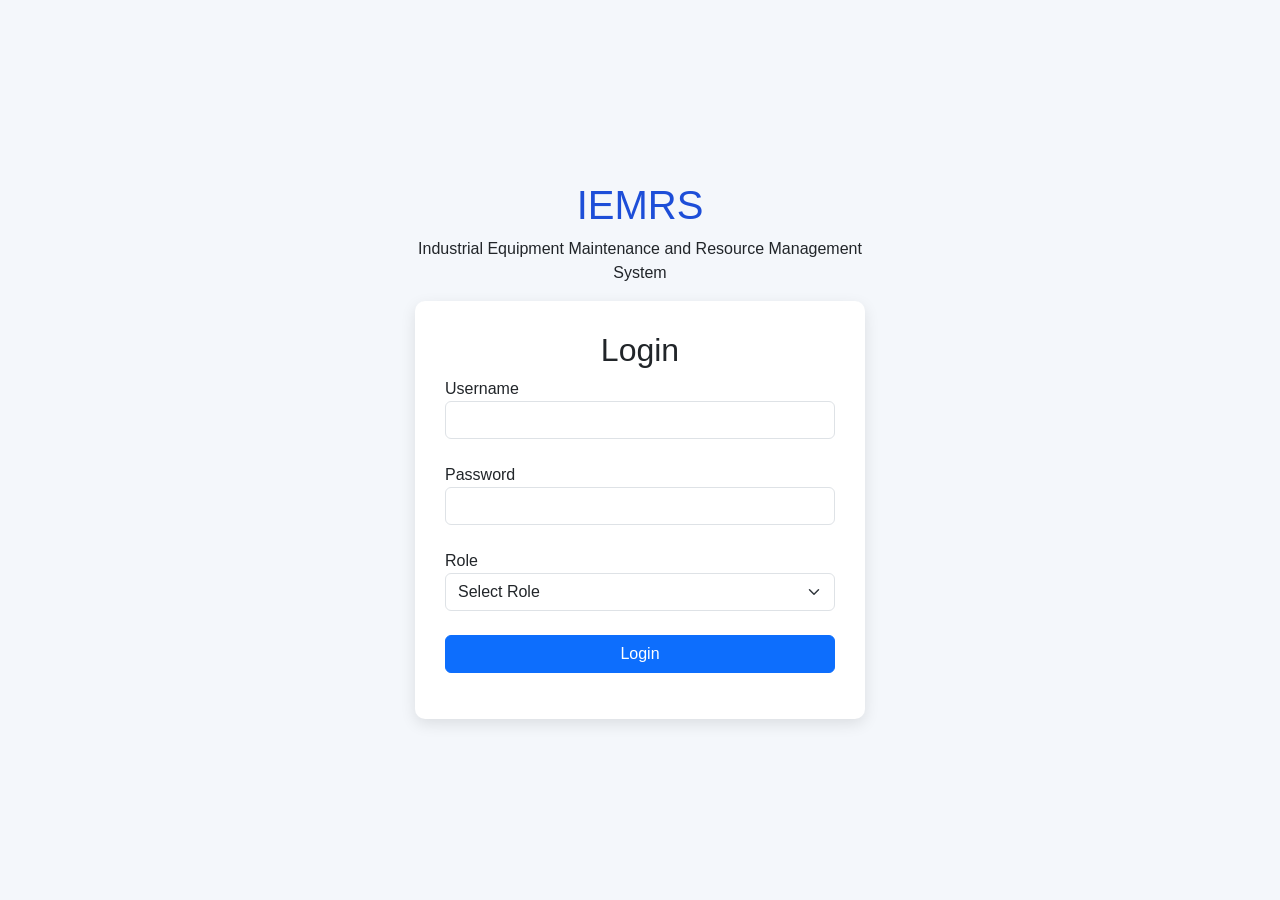
==== index.html @ c4bd908f "Create login and dashboard Pages" ====
<!DOCTYPE html>
<html>

<head>
    <title>IEMRS - Login</title>

    <link href="https://cdn.jsdelivr.net/npm/bootstrap@5.3.3/dist/css/bootstrap.min.css" rel="stylesheet">

    <link rel="stylesheet" href="css/style.css">
</head>

<body>

    <div class="login-page">

        <div class="login-container">

            <h1>IEMRS</h1>

            <p>Industrial Equipment Maintenance and Resource Management System</p>

            <div class="login-box">

                <h2>Login</h2>

                <form id="loginForm">

                    <label for="username">Username</label>
                    <input type="text" id="username" class="form-control">

                    <br>

                    <label for="password">Password</label>
                    <input type="password" id="password" class="form-control">

                    <br>

                    <label for="role">Role</label>
                    <select id="role" class="form-select">
                        <option value="">Select Role</option>
                        <option value="admin">Administrator</option>
                        <option value="technician">Technician</option>
                        <option value="operator">Operator</option>
                    </select>

                    <br>

                    <button type="submit" class="btn btn-primary w-100">
                        Login
                    </button>

                    <p id="loginMessage"></p>

                </form>

            </div>

        </div>

    </div>

    <script src="js/app.js"></script>

</body>

</html>
---- css/style.css ----
body {
    font-family: Arial, sans-serif;
    background-color: #f4f7fb;
}

.login-page {
    min-height: 100vh;
    display: flex;
    justify-content: center;
    align-items: center;
}

.login-container {
    width: 450px;
    text-align: center;
}

.login-container h1 {
    color: #1d4ed8;
}

.login-box {
    background-color: white;
    padding: 30px;
    border-radius: 10px;
    box-shadow: 0 5px 15px rgba(0, 0, 0, 0.1);
    text-align: left;
}

.login-box h2 {
    text-align: center;
}

#loginMessage {
    text-align: center;
    margin-top: 15px;
}

/* Dashboard */

.dashboard {
    display: flex;
    min-height: 100vh;
}

.sidebar {
    width: 230px;
    background-color: #1e293b;
    padding: 20px;
    color: white;
}

.sidebar h2 {
    margin-bottom: 30px;
}

.sidebar a {
    display: block;
    color: white;
    text-decoration: none;
    padding: 10px;
    margin-bottom: 5px;
    border-radius: 5px;
}

.sidebar a:hover {
    background-color: #334155;
}

.sidebar .logout {
    margin-top: 30px;
    background-color: #dc2626;
}

.main-content {
    flex: 1;
    background-color: #f4f7fb;
}

.topbar {
    background-color: white;
    padding: 20px;
    margin-bottom: 25px;
    display: flex;
    justify-content: space-between;
}

.dashboard-card {
    background-color: white;
    padding: 20px;
    border-radius: 8px;
    box-shadow: 0 3px 10px rgba(0, 0, 0, 0.08);
}

.dashboard-card h5 {
    color: #6b7280;
}

.dashboard-card h2 {
    color: #1d4ed8;
}

.dashboard-section {
    background-color: white;
    padding: 20px;
    border-radius: 8px;
    box-shadow: 0 3px 10px rgba(0, 0, 0, 0.08);
}
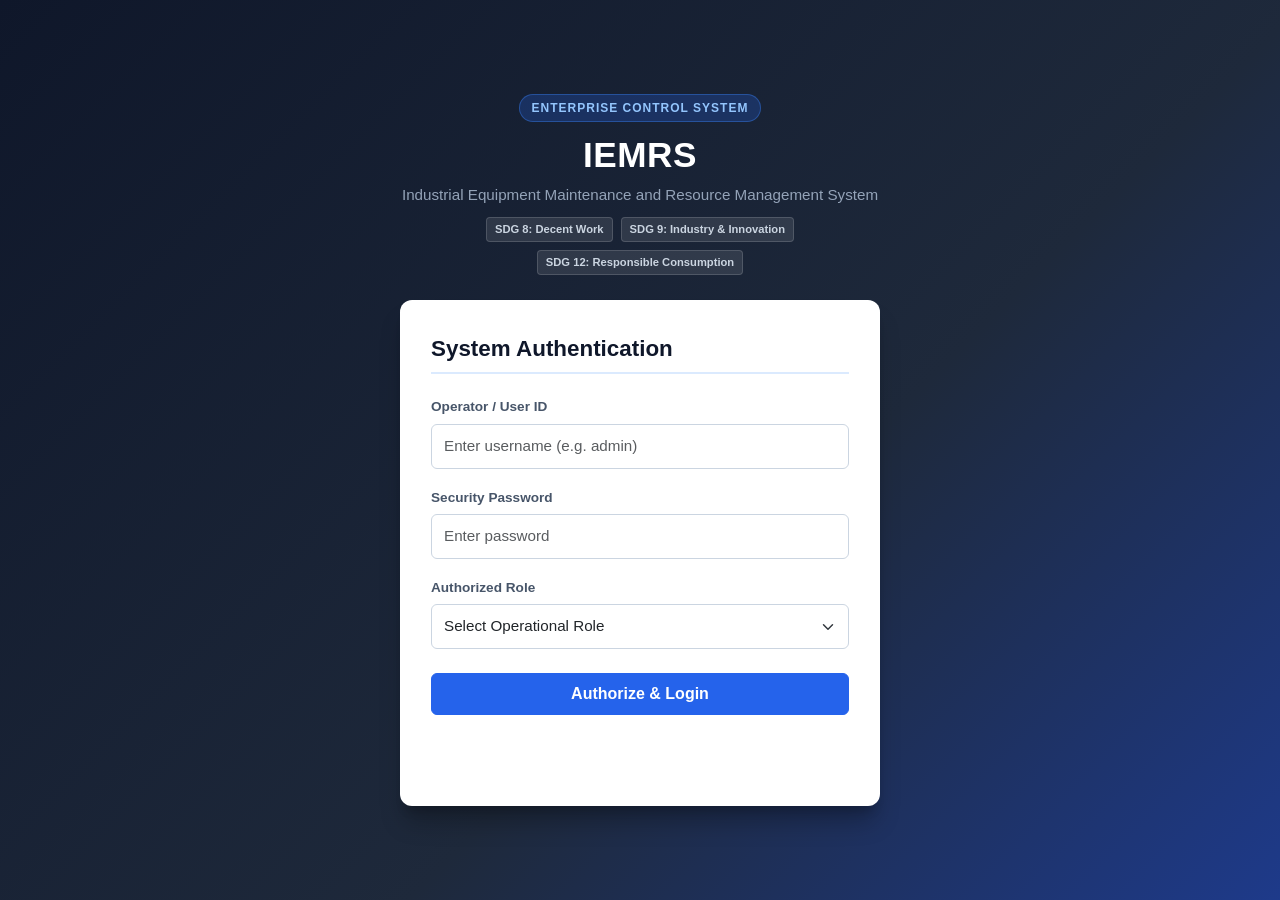
==== commit 52ec3526: "Complete V2 frontend" ====
--- a/index.html
+++ b/index.html
@@ -1,11 +1,13 @@
 <!DOCTYPE html>
-<html>
+<html lang="en">
 
 <head>
-    <title>IEMRS - Login</title>
-
+    <meta charset="UTF-8">
+    <meta name="viewport" content="width=device-width, initial-scale=1.0">
+    <title>IEMRS - Industrial Equipment Maintenance & Resource Management System</title>
+    <!-- Bootstrap 5 CSS -->
     <link href="https://cdn.jsdelivr.net/npm/bootstrap@5.3.3/dist/css/bootstrap.min.css" rel="stylesheet">
-
+    <!-- Custom Stylesheet -->
     <link rel="stylesheet" href="css/style.css">
 </head>
 
@@ -15,38 +17,45 @@
 
         <div class="login-container">
 
-            <h1>IEMRS</h1>
-
-            <p>Industrial Equipment Maintenance and Resource Management System</p>
+            <div class="login-header">
+                <span class="system-badge">Enterprise Control System</span>
+                <h1>IEMRS</h1>
+                <p>Industrial Equipment Maintenance and Resource Management System</p>
+                <div class="sdg-badges">
+                    <span class="sdg-tag">SDG 8: Decent Work</span>
+                    <span class="sdg-tag">SDG 9: Industry & Innovation</span>
+                    <span class="sdg-tag">SDG 12: Responsible Consumption</span>
+                </div>
+            </div>
 
             <div class="login-box">
 
-                <h2>Login</h2>
+                <h2>System Authentication</h2>
 
                 <form id="loginForm">
 
-                    <label for="username">Username</label>
-                    <input type="text" id="username" class="form-control">
+                    <div class="mb-3">
+                        <label for="username" class="form-label">Operator / User ID</label>
+                        <input type="text" id="username" class="form-control" placeholder="Enter username (e.g. admin)">
+                    </div>
 
-                    <br>
+                    <div class="mb-3">
+                        <label for="password" class="form-label">Security Password</label>
+                        <input type="password" id="password" class="form-control" placeholder="Enter password">
+                    </div>
 
-                    <label for="password">Password</label>
-                    <input type="password" id="password" class="form-control">
+                    <div class="mb-4">
+                        <label for="role" class="form-label">Authorized Role</label>
+                        <select id="role" class="form-select">
+                            <option value="">Select Operational Role</option>
+                            <option value="Administrator">Administrator</option>
+                            <option value="Technician">Technician</option>
+                            <option value="Operator">Operator</option>
+                        </select>
+                    </div>
 
-                    <br>
-
-                    <label for="role">Role</label>
-                    <select id="role" class="form-select">
-                        <option value="">Select Role</option>
-                        <option value="admin">Administrator</option>
-                        <option value="technician">Technician</option>
-                        <option value="operator">Operator</option>
-                    </select>
-
-                    <br>
-
-                    <button type="submit" class="btn btn-primary w-100">
-                        Login
+                    <button type="submit" class="btn btn-primary w-100 py-2">
+                        Authorize & Login
                     </button>
 
                     <p id="loginMessage"></p>
@@ -59,6 +68,9 @@
 
     </div>
 
+    <!-- Bootstrap Bundle JS -->
+    <script src="https://cdn.jsdelivr.net/npm/bootstrap@5.3.3/dist/js/bootstrap.bundle.min.js"></script>
+    <!-- Login Logic -->
     <script src="js/app.js"></script>
 
 </body>
--- a/css/style.css
+++ b/css/style.css
@@ -1,108 +1,857 @@
+/* ==========================================================================
+   IEMRS - Industrial Equipment Maintenance and Resource Management System
+   Modern Industrial Control Dashboard Stylesheet
+   ========================================================================== */
+
+:root {
+    --primary-navy: #0f172a;
+    --sidebar-navy: #1e293b;
+    --sidebar-hover: #334155;
+    --primary-blue: #2563eb;
+    --secondary-blue: #1d4ed8;
+    --accent-blue: #dbeafe;
+    --accent-cyan: #0284c7;
+    --page-bg: #eef3f8;
+    --card-bg: #ffffff;
+    --card-border: #e2e8f0;
+    --text-primary: #0f172a;
+    --text-muted: #64748b;
+    --text-secondary: #475569;
+    --success: #16a34a;
+    --success-bg: #dcfce7;
+    --warning: #f59e0b;
+    --warning-bg: #fef3c7;
+    --danger: #dc2626;
+    --danger-bg: #fee2e2;
+    --info: #0284c7;
+    --info-bg: #e0f2fe;
+}
+
+* {
+    box-sizing: border-box;
+    margin: 0;
+    padding: 0;
+}
+
 body {
-    font-family: Arial, sans-serif;
-    background-color: #f4f7fb;
-}
+    font-family: -apple-system, BlinkMacSystemFont, "Segoe UI", Roboto, "Helvetica Neue", Arial, sans-serif;
+    background-color: var(--page-bg);
+    color: var(--text-primary);
+    line-height: 1.5;
+    min-height: 100vh;
+}
+
+/* ==========================================================================
+   Login Page Styles
+   ========================================================================== */
 
 .login-page {
     min-height: 100vh;
     display: flex;
     justify-content: center;
     align-items: center;
+    background: linear-gradient(135deg, #0f172a 0%, #1e293b 60%, #1e3a8a 100%);
+    padding: 20px;
 }
 
 .login-container {
-    width: 450px;
+    width: 100%;
+    max-width: 480px;
+}
+
+.login-header {
     text-align: center;
-}
-
-.login-container h1 {
-    color: #1d4ed8;
+    margin-bottom: 25px;
+    color: #ffffff;
+}
+
+.login-header .system-badge {
+    display: inline-block;
+    background-color: rgba(37, 99, 235, 0.25);
+    border: 1px solid rgba(59, 130, 246, 0.4);
+    color: #93c5fd;
+    font-size: 0.75rem;
+    font-weight: 600;
+    letter-spacing: 1px;
+    text-transform: uppercase;
+    padding: 4px 12px;
+    border-radius: 20px;
+    margin-bottom: 12px;
+}
+
+.login-header h1 {
+    font-size: 2.2rem;
+    font-weight: 800;
+    letter-spacing: 0.5px;
+    color: #ffffff;
+    margin-bottom: 8px;
+}
+
+.login-header p {
+    color: #94a3b8;
+    font-size: 0.95rem;
+    margin-bottom: 0;
+}
+
+.sdg-badges {
+    display: flex;
+    justify-content: center;
+    gap: 8px;
+    margin-top: 10px;
+    flex-wrap: wrap;
+}
+
+.sdg-tag {
+    font-size: 0.7rem;
+    padding: 3px 8px;
+    border-radius: 4px;
+    font-weight: 600;
+    background-color: rgba(255, 255, 255, 0.1);
+    color: #cbd5e1;
+    border: 1px solid rgba(255, 255, 255, 0.15);
 }
 
 .login-box {
-    background-color: white;
-    padding: 30px;
-    border-radius: 10px;
-    box-shadow: 0 5px 15px rgba(0, 0, 0, 0.1);
-    text-align: left;
+    background-color: var(--card-bg);
+    padding: 35px 30px;
+    border-radius: 12px;
+    box-shadow: 0 20px 25px -5px rgba(0, 0, 0, 0.25), 0 10px 10px -5px rgba(0, 0, 0, 0.15);
+    border: 1px solid rgba(255, 255, 255, 0.1);
 }
 
 .login-box h2 {
-    text-align: center;
+    font-size: 1.4rem;
+    font-weight: 700;
+    color: var(--primary-navy);
+    margin-bottom: 20px;
+    padding-bottom: 10px;
+    border-bottom: 2px solid var(--accent-blue);
+}
+
+.login-box .form-label {
+    font-weight: 600;
+    font-size: 0.85rem;
+    color: var(--text-secondary);
+    margin-bottom: 6px;
+}
+
+.login-box .form-control,
+.login-box .form-select {
+    border: 1px solid #cbd5e1;
+    padding: 10px 12px;
+    font-size: 0.95rem;
+    border-radius: 6px;
+    transition: border-color 0.2s, box-shadow 0.2s;
+}
+
+.login-box .form-control:focus,
+.login-box .form-select:focus {
+    border-color: var(--primary-blue);
+    box-shadow: 0 0 0 3px rgba(37, 99, 235, 0.15);
 }
 
 #loginMessage {
+    min-height: 24px;
+    font-size: 0.9rem;
+    font-weight: 600;
     text-align: center;
     margin-top: 15px;
 }
 
-/* Dashboard */
+/* ==========================================================================
+   Global Application Shell Layout
+   ========================================================================== */
 
 .dashboard {
     display: flex;
     min-height: 100vh;
-}
-
+    width: 100%;
+}
+
+/* Sidebar */
 .sidebar {
-    width: 230px;
-    background-color: #1e293b;
-    padding: 20px;
-    color: white;
-}
-
-.sidebar h2 {
-    margin-bottom: 30px;
+    width: 250px;
+    min-width: 250px;
+    background-color: var(--sidebar-navy);
+    display: flex;
+    flex-direction: column;
+    color: #ffffff;
+    z-index: 100;
+    box-shadow: 2px 0 10px rgba(0, 0, 0, 0.1);
+}
+
+.sidebar-brand {
+    padding: 24px 20px;
+    border-bottom: 1px solid rgba(255, 255, 255, 0.08);
+}
+
+.sidebar-brand h2 {
+    font-size: 1.5rem;
+    font-weight: 800;
+    letter-spacing: 1px;
+    color: #ffffff;
+    margin: 0;
+    display: flex;
+    align-items: center;
+    gap: 8px;
+}
+
+.sidebar-brand .brand-sub {
+    font-size: 0.72rem;
+    color: #94a3b8;
+    text-transform: uppercase;
+    letter-spacing: 0.8px;
+    margin-top: 4px;
+    display: block;
+}
+
+.sidebar-nav {
+    flex: 1;
+    padding: 16px 12px;
+    overflow-y: auto;
 }
 
 .sidebar a {
-    display: block;
-    color: white;
+    display: flex;
+    align-items: center;
+    color: #cbd5e1;
     text-decoration: none;
-    padding: 10px;
-    margin-bottom: 5px;
-    border-radius: 5px;
+    padding: 11px 16px;
+    margin-bottom: 6px;
+    border-radius: 7px;
+    font-size: 0.92rem;
+    font-weight: 500;
+    transition: background-color 0.15s ease, color 0.15s ease;
 }
 
 .sidebar a:hover {
-    background-color: #334155;
-}
-
-.sidebar .logout {
-    margin-top: 30px;
-    background-color: #dc2626;
-}
-
+    background-color: var(--sidebar-hover);
+    color: #ffffff;
+}
+
+.sidebar a.active {
+    background-color: var(--primary-blue);
+    color: #ffffff;
+    font-weight: 600;
+    box-shadow: 0 4px 10px rgba(37, 99, 235, 0.35);
+}
+
+.sidebar-footer {
+    padding: 16px 12px;
+    border-top: 1px solid rgba(255, 255, 255, 0.08);
+}
+
+.sidebar a.logout {
+    background-color: rgba(220, 38, 38, 0.15);
+    color: #fca5a5;
+    border: 1px solid rgba(220, 38, 38, 0.3);
+    margin-top: 0;
+    justify-content: center;
+    font-weight: 600;
+}
+
+.sidebar a.logout:hover {
+    background-color: var(--danger);
+    color: #ffffff;
+    border-color: var(--danger);
+}
+
+/* Main Content Area */
 .main-content {
     flex: 1;
-    background-color: #f4f7fb;
-}
-
+    background-color: var(--page-bg);
+    display: flex;
+    flex-direction: column;
+    min-width: 0;
+    overflow-x: hidden;
+}
+
+/* Topbar */
 .topbar {
-    background-color: white;
-    padding: 20px;
+    background-color: #ffffff;
+    padding: 16px 30px;
+    border-bottom: 1px solid var(--card-border);
+    display: flex;
+    justify-content: space-between;
+    align-items: center;
+    box-shadow: 0 1px 3px rgba(0, 0, 0, 0.04);
+}
+
+.topbar-left h3 {
+    font-size: 1.35rem;
+    font-weight: 700;
+    color: var(--primary-navy);
+    margin: 0;
+}
+
+.topbar-left .topbar-subtitle {
+    font-size: 0.8rem;
+    color: var(--text-muted);
+    margin: 0;
+}
+
+.topbar-right {
+    display: flex;
+    align-items: center;
+    gap: 15px;
+}
+
+.role-badge {
+    background-color: var(--accent-blue);
+    color: var(--secondary-blue);
+    padding: 6px 14px;
+    border-radius: 20px;
+    font-size: 0.82rem;
+    font-weight: 700;
+    letter-spacing: 0.3px;
+    border: 1px solid #bfdbfe;
+    display: inline-flex;
+    align-items: center;
+    gap: 6px;
+}
+
+.status-indicator-dot {
+    width: 8px;
+    height: 8px;
+    border-radius: 50%;
+    background-color: var(--success);
+    display: inline-block;
+}
+
+/* Page Content Container */
+.page-container {
+    padding: 25px 30px 40px;
+    flex: 1;
+}
+
+/* ==========================================================================
+   Dashboard Cards & Metric Displays
+   ========================================================================== */
+
+.dashboard-card {
+    background-color: var(--card-bg);
+    padding: 22px 20px;
+    border-radius: 10px;
+    box-shadow: 0 2px 6px rgba(15, 23, 42, 0.05);
+    border: 1px solid var(--card-border);
+    border-left: 4px solid var(--primary-blue);
+    transition: transform 0.15s ease, box-shadow 0.15s ease;
+    height: 100%;
+}
+
+.dashboard-card:hover {
+    transform: translateY(-2px);
+    box-shadow: 0 6px 14px rgba(15, 23, 42, 0.08);
+}
+
+.dashboard-card.card-blue {
+    border-left-color: var(--primary-blue);
+}
+
+.dashboard-card.card-green {
+    border-left-color: var(--success);
+}
+
+.dashboard-card.card-amber {
+    border-left-color: var(--warning);
+}
+
+.dashboard-card.card-red {
+    border-left-color: var(--danger);
+}
+
+.dashboard-card.card-purple {
+    border-left-color: #8b5cf6;
+}
+
+.dashboard-card h5 {
+    color: var(--text-muted);
+    font-size: 0.82rem;
+    font-weight: 700;
+    text-transform: uppercase;
+    letter-spacing: 0.6px;
+    margin-bottom: 8px;
+}
+
+.dashboard-card h2 {
+    color: var(--primary-navy);
+    font-size: 2.2rem;
+    font-weight: 800;
+    line-height: 1.1;
+    margin-bottom: 4px;
+}
+
+.dashboard-card .card-hint {
+    font-size: 0.78rem;
+    color: var(--text-muted);
+    display: block;
+}
+
+/* Sections / Panels */
+.dashboard-section {
+    background-color: var(--card-bg);
+    padding: 24px;
+    border-radius: 10px;
+    box-shadow: 0 2px 6px rgba(15, 23, 42, 0.05);
+    border: 1px solid var(--card-border);
+    margin-bottom: 24px;
+}
+
+.section-header {
+    display: flex;
+    justify-content: space-between;
+    align-items: center;
+    margin-bottom: 20px;
+    padding-bottom: 12px;
+    border-bottom: 1px solid #f1f5f9;
+}
+
+.section-header h4 {
+    font-size: 1.15rem;
+    font-weight: 700;
+    color: var(--primary-navy);
+    margin: 0;
+}
+
+/* Control Center Quick Actions Banner */
+.control-banner {
+    background: linear-gradient(135deg, #1e293b 0%, #0f172a 100%);
+    color: #ffffff;
+    padding: 20px 24px;
+    border-radius: 10px;
     margin-bottom: 25px;
     display: flex;
     justify-content: space-between;
-}
-
-.dashboard-card {
-    background-color: white;
-    padding: 20px;
+    align-items: center;
+    border-left: 5px solid #38bdf8;
+    box-shadow: 0 4px 10px rgba(0, 0, 0, 0.08);
+}
+
+.control-banner h4 {
+    font-size: 1.25rem;
+    font-weight: 700;
+    margin-bottom: 4px;
+    color: #ffffff;
+}
+
+.control-banner p {
+    font-size: 0.88rem;
+    color: #94a3b8;
+    margin: 0;
+}
+
+/* ==========================================================================
+   Table & Grid Styles
+   ========================================================================== */
+
+.table-responsive {
+    margin-bottom: 0;
+}
+
+.table {
+    color: var(--text-primary);
+    margin-bottom: 0;
+    vertical-align: middle;
+}
+
+.table thead th {
+    background-color: #f8fafc;
+    color: var(--text-secondary);
+    font-size: 0.78rem;
+    font-weight: 700;
+    text-transform: uppercase;
+    letter-spacing: 0.6px;
+    border-bottom: 2px solid #e2e8f0;
+    padding: 12px 14px;
+    white-space: nowrap;
+}
+
+.table tbody td {
+    padding: 14px;
+    font-size: 0.9rem;
+    border-bottom: 1px solid #f1f5f9;
+}
+
+.table tbody tr:hover {
+    background-color: #f8fafc;
+}
+
+/* ==========================================================================
+   Badges & Tags
+   ========================================================================== */
+
+.badge-status {
+    display: inline-block;
+    padding: 4px 10px;
+    border-radius: 20px;
+    font-size: 0.75rem;
+    font-weight: 700;
+    letter-spacing: 0.2px;
+    text-transform: capitalize;
+}
+
+/* Operational / In Stock / Completed / Available / Low Priority */
+.badge-operational,
+.badge-available,
+.badge-completed,
+.badge-low {
+    background-color: var(--success-bg);
+    color: #166534;
+    border: 1px solid #bbf7d0;
+}
+
+/* Maintenance / Busy / Medium Priority / In Progress */
+.badge-maintenance,
+.badge-busy,
+.badge-in-progress,
+.badge-medium,
+.badge-assigned {
+    background-color: var(--warning-bg);
+    color: #92400e;
+    border: 1px solid #fde68a;
+}
+
+/* Faulty / Low Stock / High Priority / Unavailable / Cancelled */
+.badge-faulty,
+.badge-low-stock,
+.badge-high,
+.badge-unavailable,
+.badge-cancelled {
+    background-color: var(--danger-bg);
+    color: #991b1b;
+    border: 1px solid #fecaca;
+}
+
+/* Scheduled / Open / Info */
+.badge-scheduled,
+.badge-open {
+    background-color: var(--info-bg);
+    color: #0369a1;
+    border: 1px solid #bae6fd;
+}
+
+/* Preventive / Corrective */
+.badge-preventive {
+    background-color: #ede9fe;
+    color: #5b21b6;
+    border: 1px solid #ddd6fe;
+}
+
+.badge-corrective {
+    background-color: #ffedd5;
+    color: #9a3412;
+    border: 1px solid #fed7aa;
+}
+
+/* ==========================================================================
+   Action Buttons & Toolbar
+   ========================================================================== */
+
+.action-toolbar {
+    background-color: #ffffff;
+    padding: 16px 20px;
     border-radius: 8px;
-    box-shadow: 0 3px 10px rgba(0, 0, 0, 0.08);
-}
-
-.dashboard-card h5 {
-    color: #6b7280;
-}
-
-.dashboard-card h2 {
-    color: #1d4ed8;
-}
-
-.dashboard-section {
-    background-color: white;
-    padding: 20px;
+    border: 1px solid var(--card-border);
+    margin-bottom: 20px;
+    display: flex;
+    justify-content: space-between;
+    align-items: center;
+    gap: 15px;
+    flex-wrap: wrap;
+}
+
+.search-filter-group {
+    display: flex;
+    align-items: center;
+    gap: 12px;
+    flex: 1;
+    max-width: 600px;
+}
+
+.search-input {
+    border: 1px solid #cbd5e1;
+    border-radius: 6px;
+    padding: 8px 14px;
+    font-size: 0.9rem;
+    width: 100%;
+}
+
+.search-input:focus {
+    border-color: var(--primary-blue);
+    outline: none;
+    box-shadow: 0 0 0 3px rgba(37, 99, 235, 0.15);
+}
+
+.filter-select {
+    border: 1px solid #cbd5e1;
+    border-radius: 6px;
+    padding: 8px 12px;
+    font-size: 0.9rem;
+    min-width: 160px;
+    background-color: #ffffff;
+}
+
+.btn-action-group {
+    display: flex;
+    gap: 6px;
+}
+
+.btn-action-edit {
+    background-color: #eff6ff;
+    color: var(--primary-blue);
+    border: 1px solid #bfdbfe;
+    padding: 4px 10px;
+    border-radius: 5px;
+    font-size: 0.8rem;
+    font-weight: 600;
+    cursor: pointer;
+    transition: all 0.15s ease;
+}
+
+.btn-action-edit:hover {
+    background-color: var(--primary-blue);
+    color: #ffffff;
+    border-color: var(--primary-blue);
+}
+
+.btn-action-delete {
+    background-color: #fef2f2;
+    color: var(--danger);
+    border: 1px solid #fecaca;
+    padding: 4px 10px;
+    border-radius: 5px;
+    font-size: 0.8rem;
+    font-weight: 600;
+    cursor: pointer;
+    transition: all 0.15s ease;
+}
+
+.btn-action-delete:hover {
+    background-color: var(--danger);
+    color: #ffffff;
+    border-color: var(--danger);
+}
+
+/* Primary Button */
+.btn-primary {
+    background-color: var(--primary-blue);
+    border-color: var(--primary-blue);
+    font-weight: 600;
+    padding: 8px 16px;
+    border-radius: 6px;
+    transition: background-color 0.15s ease, box-shadow 0.15s ease;
+}
+
+.btn-primary:hover {
+    background-color: var(--secondary-blue);
+    border-color: var(--secondary-blue);
+    box-shadow: 0 2px 6px rgba(37, 99, 235, 0.35);
+}
+
+/* ==========================================================================
+   Empty States
+   ========================================================================== */
+
+.empty-state {
+    text-align: center;
+    padding: 45px 20px;
+    color: var(--text-muted);
+}
+
+.empty-state-icon {
+    font-size: 2.5rem;
+    margin-bottom: 12px;
+    opacity: 0.6;
+}
+
+.empty-state h5 {
+    font-size: 1.1rem;
+    font-weight: 700;
+    color: var(--text-secondary);
+    margin-bottom: 6px;
+}
+
+.empty-state p {
+    font-size: 0.88rem;
+    margin-bottom: 0;
+}
+
+/* ==========================================================================
+   Alert / Toast Feedback System
+   ========================================================================== */
+
+#alertContainer {
+    position: fixed;
+    top: 20px;
+    right: 25px;
+    z-index: 1055;
+    min-width: 300px;
+    max-width: 420px;
+}
+
+.custom-alert {
+    padding: 12px 18px;
     border-radius: 8px;
-    box-shadow: 0 3px 10px rgba(0, 0, 0, 0.08);
+    font-size: 0.9rem;
+    font-weight: 600;
+    margin-bottom: 10px;
+    box-shadow: 0 4px 12px rgba(0, 0, 0, 0.12);
+    display: flex;
+    justify-content: space-between;
+    align-items: center;
+    animation: slideInRight 0.25s ease-out;
+}
+
+@keyframes slideInRight {
+    from {
+        opacity: 0;
+        transform: translateX(30px);
+    }
+    to {
+        opacity: 1;
+        transform: translateX(0);
+    }
+}
+
+.custom-alert-success {
+    background-color: #f0fdf4;
+    color: #15803d;
+    border: 1px solid #bbf7d0;
+}
+
+.custom-alert-danger {
+    background-color: #fef2f2;
+    color: #b91c1c;
+    border: 1px solid #fecaca;
+}
+
+.custom-alert-info {
+    background-color: #f0f9ff;
+    color: #0369a1;
+    border: 1px solid #bae6fd;
+}
+
+/* ==========================================================================
+   Analytics & Progress Bars
+   ========================================================================== */
+
+.progress-track {
+    background-color: #e2e8f0;
+    border-radius: 8px;
+    height: 12px;
+    overflow: hidden;
+    margin-top: 6px;
+    margin-bottom: 12px;
+}
+
+.progress-fill {
+    height: 100%;
+    border-radius: 8px;
+    transition: width 0.4s ease;
+}
+
+.progress-fill-green {
+    background-color: var(--success);
+}
+
+.progress-fill-amber {
+    background-color: var(--warning);
+}
+
+.progress-fill-red {
+    background-color: var(--danger);
+}
+
+.progress-fill-blue {
+    background-color: var(--primary-blue);
+}
+
+.progress-fill-purple {
+    background-color: #8b5cf6;
+}
+
+.progress-label-row {
+    display: flex;
+    justify-content: space-between;
+    font-size: 0.85rem;
+    font-weight: 600;
+    color: var(--text-secondary);
+}
+
+/* ==========================================================================
+   Modals
+   ========================================================================== */
+
+.modal-content {
+    border-radius: 10px;
+    border: 1px solid var(--card-border);
+    box-shadow: 0 10px 25px rgba(0, 0, 0, 0.15);
+}
+
+.modal-header {
+    background-color: #f8fafc;
+    border-bottom: 1px solid var(--card-border);
+    padding: 16px 20px;
+}
+
+.modal-header .modal-title {
+    font-size: 1.15rem;
+    font-weight: 700;
+    color: var(--primary-navy);
+}
+
+.modal-body {
+    padding: 22px 20px;
+}
+
+.modal-footer {
+    background-color: #f8fafc;
+    border-top: 1px solid var(--card-border);
+    padding: 14px 20px;
+}
+
+/* ==========================================================================
+   Responsive Adaptations
+   ========================================================================== */
+
+@media (max-width: 992px) {
+    .dashboard {
+        flex-direction: column;
+    }
+
+    .sidebar {
+        width: 100%;
+        min-width: 100%;
+    }
+
+    .sidebar-nav {
+        display: flex;
+        flex-wrap: wrap;
+        gap: 6px;
+        padding: 10px 15px;
+    }
+
+    .sidebar a {
+        margin-bottom: 0;
+        padding: 8px 12px;
+        font-size: 0.85rem;
+    }
+
+    .sidebar-footer {
+        display: none;
+    }
+
+    .page-container {
+        padding: 20px 15px;
+    }
+
+    .topbar {
+        padding: 14px 15px;
+    }
+
+    .control-banner {
+        flex-direction: column;
+        align-items: flex-start;
+        gap: 12px;
+    }
 }
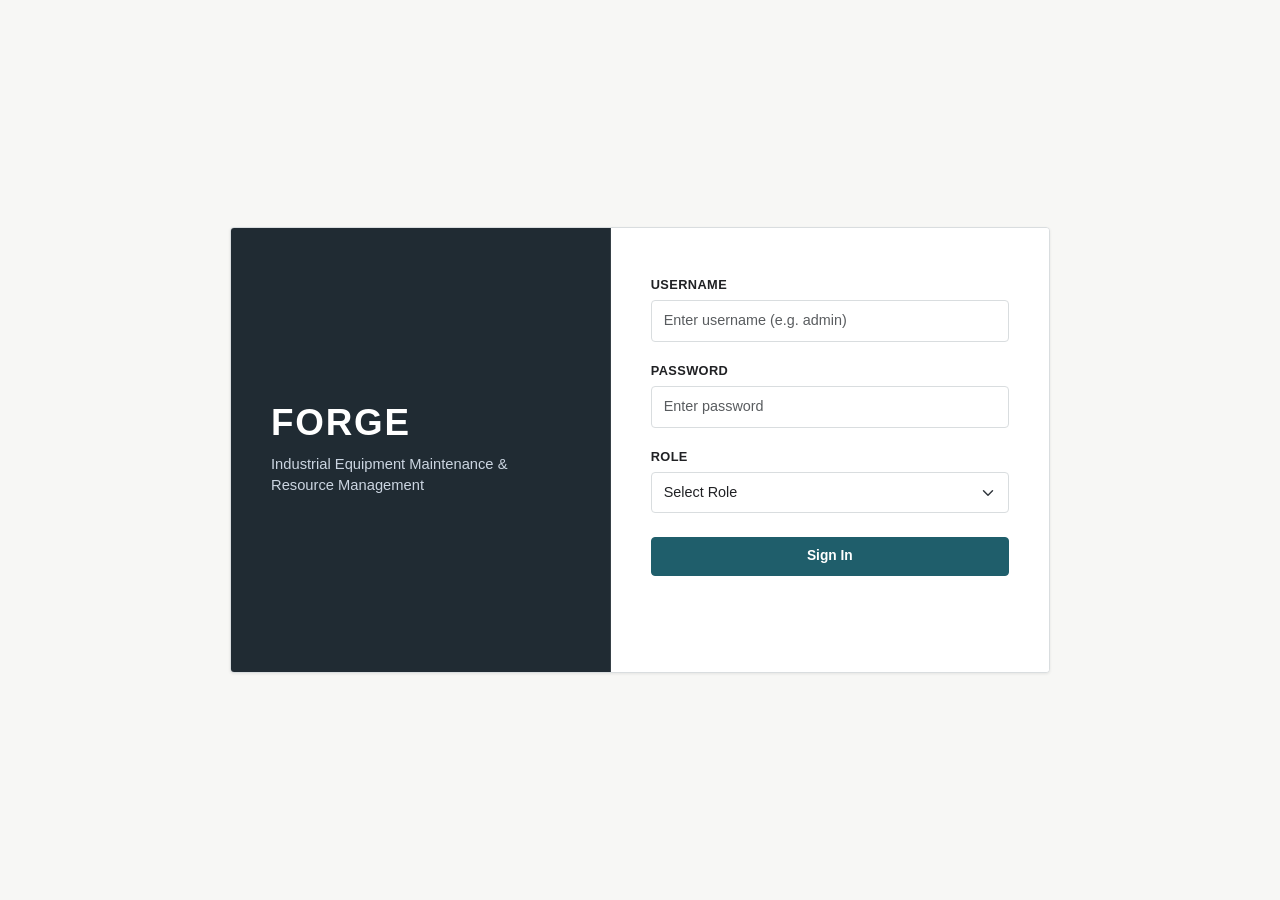
==== commit c0bbb900: "Complete V3 frontend modified" ====
--- a/index.html
+++ b/index.html
@@ -4,7 +4,7 @@
 <head>
     <meta charset="UTF-8">
     <meta name="viewport" content="width=device-width, initial-scale=1.0">
-    <title>IEMRS - Industrial Equipment Maintenance & Resource Management System</title>
+    <title>FORGE - Industrial Equipment Maintenance & Resource Management</title>
     <!-- Bootstrap 5 CSS -->
     <link href="https://cdn.jsdelivr.net/npm/bootstrap@5.3.3/dist/css/bootstrap.min.css" rel="stylesheet">
     <!-- Custom Stylesheet -->
@@ -17,50 +17,48 @@
 
         <div class="login-container">
 
-            <div class="login-header">
-                <span class="system-badge">Enterprise Control System</span>
-                <h1>IEMRS</h1>
-                <p>Industrial Equipment Maintenance and Resource Management System</p>
-                <div class="sdg-badges">
-                    <span class="sdg-tag">SDG 8: Decent Work</span>
-                    <span class="sdg-tag">SDG 9: Industry & Innovation</span>
-                    <span class="sdg-tag">SDG 12: Responsible Consumption</span>
+            <div class="login-split-card">
+
+                <!-- Left Panel: FORGE Wordmark + Subtitle Only -->
+                <div class="login-brand-panel">
+                    <h1>FORGE</h1>
+                    <p>Industrial Equipment Maintenance & Resource Management</p>
                 </div>
-            </div>
 
-            <div class="login-box">
+                <!-- Right Panel: Login Form Only -->
+                <div class="login-form-panel">
 
-                <h2>System Authentication</h2>
+                    <form id="loginForm">
 
-                <form id="loginForm">
+                        <div class="mb-3">
+                            <label for="username" class="form-label">Username</label>
+                            <input type="text" id="username" class="form-control" placeholder="Enter username (e.g. admin)" required>
+                        </div>
 
-                    <div class="mb-3">
-                        <label for="username" class="form-label">Operator / User ID</label>
-                        <input type="text" id="username" class="form-control" placeholder="Enter username (e.g. admin)">
-                    </div>
+                        <div class="mb-3">
+                            <label for="password" class="form-label">Password</label>
+                            <input type="password" id="password" class="form-control" placeholder="Enter password" required>
+                        </div>
 
-                    <div class="mb-3">
-                        <label for="password" class="form-label">Security Password</label>
-                        <input type="password" id="password" class="form-control" placeholder="Enter password">
-                    </div>
+                        <div class="mb-4">
+                            <label for="role" class="form-label">Role</label>
+                            <select id="role" class="form-select" required>
+                                <option value="">Select Role</option>
+                                <option value="Administrator">Administrator</option>
+                                <option value="Technician">Technician</option>
+                                <option value="Operator">Operator</option>
+                            </select>
+                        </div>
 
-                    <div class="mb-4">
-                        <label for="role" class="form-label">Authorized Role</label>
-                        <select id="role" class="form-select">
-                            <option value="">Select Operational Role</option>
-                            <option value="Administrator">Administrator</option>
-                            <option value="Technician">Technician</option>
-                            <option value="Operator">Operator</option>
-                        </select>
-                    </div>
+                        <button type="submit" class="btn btn-primary w-100 py-2">
+                            Sign In
+                        </button>
 
-                    <button type="submit" class="btn btn-primary w-100 py-2">
-                        Authorize & Login
-                    </button>
+                        <p id="loginMessage"></p>
 
-                    <p id="loginMessage"></p>
+                    </form>
 
-                </form>
+                </div>
 
             </div>
 
--- a/css/style.css
+++ b/css/style.css
@@ -1,30 +1,42 @@
 /* ==========================================================================
-   IEMRS - Industrial Equipment Maintenance and Resource Management System
-   Modern Industrial Control Dashboard Stylesheet
+   FORGE - Industrial Equipment Maintenance & Resource Management
+   Enterprise ERP Design System (Zebra Technologies / SAP-Style)
+   Color Tokens:
+     Canvas / Background: #F7F7F5
+     Cards / Surfaces:    #FFFFFF
+     Sidebar & Topbar:    #202B33
+     Primary Accent:      #1F5E6B | Hover: #164852
+     Secondary Accent:    #D8892B
+     Borders & Dividers:  #D9DDDF
+     Primary Text:        #202124
+     Muted Text:          #5F6368
+     Success / Oper:      #2E7D32
+     Warning / Progress:  #C77B00
+     Danger / Faulty:     #B3261E
    ========================================================================== */
 
 :root {
-    --primary-navy: #0f172a;
-    --sidebar-navy: #1e293b;
-    --sidebar-hover: #334155;
-    --primary-blue: #2563eb;
-    --secondary-blue: #1d4ed8;
-    --accent-blue: #dbeafe;
-    --accent-cyan: #0284c7;
-    --page-bg: #eef3f8;
-    --card-bg: #ffffff;
-    --card-border: #e2e8f0;
-    --text-primary: #0f172a;
-    --text-muted: #64748b;
-    --text-secondary: #475569;
-    --success: #16a34a;
-    --success-bg: #dcfce7;
-    --warning: #f59e0b;
-    --warning-bg: #fef3c7;
-    --danger: #dc2626;
-    --danger-bg: #fee2e2;
-    --info: #0284c7;
-    --info-bg: #e0f2fe;
+    --canvas-bg: #F7F7F5;
+    --card-bg: #FFFFFF;
+    --sidebar-topbar-bg: #202B33;
+    --primary: #1F5E6B;
+    --primary-hover: #164852;
+    --secondary: #D8892B;
+    --border-color: #D9DDDF;
+    --text-primary: #202124;
+    --text-muted: #5F6368;
+    --success: #2E7D32;
+    --warning: #C77B00;
+    --danger: #B3261E;
+
+    /* Compatibility Aliases */
+    --page-bg: var(--canvas-bg);
+    --card-border: var(--border-color);
+    --sidebar-bg: var(--sidebar-topbar-bg);
+    --sidebar-hover: #2B3A44;
+    --sidebar-active: var(--primary);
+    --text-secondary: var(--text-muted);
+    --info: var(--primary);
 }
 
 * {
@@ -35,14 +47,16 @@
 
 body {
     font-family: -apple-system, BlinkMacSystemFont, "Segoe UI", Roboto, "Helvetica Neue", Arial, sans-serif;
-    background-color: var(--page-bg);
+    background-color: var(--canvas-bg);
     color: var(--text-primary);
     line-height: 1.5;
     min-height: 100vh;
 }
 
 /* ==========================================================================
-   Login Page Styles
+   Login Page Styles (Split Layout Spec)
+   - Left Panel (#202B33): FORGE wordmark + Subtitle only
+   - Right Panel (White Card): Clean rectangular form
    ========================================================================== */
 
 .login-page {
@@ -50,116 +64,123 @@
     display: flex;
     justify-content: center;
     align-items: center;
-    background: linear-gradient(135deg, #0f172a 0%, #1e293b 60%, #1e3a8a 100%);
-    padding: 20px;
+    background-color: var(--canvas-bg);
+    padding: 24px;
 }
 
 .login-container {
     width: 100%;
-    max-width: 480px;
-}
-
-.login-header {
+    max-width: 820px;
+}
+
+.login-split-card {
+    background-color: var(--card-bg);
+    border: 1px solid var(--border-color);
+    border-radius: 4px;
+    box-shadow: 0 1px 3px rgba(0, 0, 0, 0.08);
+    display: flex;
+    overflow: hidden;
+    min-height: 440px;
+}
+
+.login-brand-panel {
+    flex: 1;
+    min-width: 300px;
+    background-color: var(--sidebar-topbar-bg);
+    color: #FFFFFF;
+    padding: 48px 40px;
+    display: flex;
+    flex-direction: column;
+    justify-content: center;
+    border-right: 1px solid rgba(217, 221, 223, 0.12);
+}
+
+.login-brand-panel h1 {
+    font-size: 2.3rem;
+    font-weight: 800;
+    letter-spacing: 1.8px;
+    color: #FFFFFF;
+    margin-bottom: 10px;
+    line-height: 1.1;
+}
+
+.login-brand-panel p {
+    color: #CBD5E1;
+    font-size: 0.92rem;
+    line-height: 1.45;
+    margin-bottom: 0;
+    max-width: 280px;
+}
+
+.login-form-panel {
+    flex: 1.2;
+    min-width: 320px;
+    background-color: var(--card-bg);
+    padding: 44px 40px;
+    display: flex;
+    flex-direction: column;
+    justify-content: center;
+}
+
+.login-form-panel .form-label {
+    font-weight: 600;
+    font-size: 0.8rem;
+    text-transform: uppercase;
+    letter-spacing: 0.4px;
+    color: var(--text-primary);
+    margin-bottom: 6px;
+}
+
+.login-form-panel .form-control,
+.login-form-panel .form-select {
+    border: 1px solid var(--border-color);
+    border-radius: 4px;
+    padding: 9px 12px;
+    font-size: 0.9rem;
+    color: var(--text-primary);
+    background-color: #FFFFFF;
+    transition: border-color 0.12s ease;
+}
+
+.login-form-panel .form-control:focus,
+.login-form-panel .form-select:focus {
+    border-color: var(--primary);
+    outline: none;
+    box-shadow: 0 0 0 2px rgba(31, 94, 107, 0.18);
+}
+
+#loginMessage {
+    min-height: 22px;
+    font-size: 0.85rem;
+    font-weight: 600;
     text-align: center;
-    margin-bottom: 25px;
-    color: #ffffff;
-}
-
-.login-header .system-badge {
-    display: inline-block;
-    background-color: rgba(37, 99, 235, 0.25);
-    border: 1px solid rgba(59, 130, 246, 0.4);
-    color: #93c5fd;
-    font-size: 0.75rem;
-    font-weight: 600;
-    letter-spacing: 1px;
-    text-transform: uppercase;
-    padding: 4px 12px;
-    border-radius: 20px;
-    margin-bottom: 12px;
-}
-
-.login-header h1 {
-    font-size: 2.2rem;
-    font-weight: 800;
-    letter-spacing: 0.5px;
-    color: #ffffff;
-    margin-bottom: 8px;
-}
-
-.login-header p {
-    color: #94a3b8;
-    font-size: 0.95rem;
-    margin-bottom: 0;
-}
-
-.sdg-badges {
-    display: flex;
-    justify-content: center;
-    gap: 8px;
-    margin-top: 10px;
-    flex-wrap: wrap;
-}
-
-.sdg-tag {
-    font-size: 0.7rem;
-    padding: 3px 8px;
-    border-radius: 4px;
-    font-weight: 600;
-    background-color: rgba(255, 255, 255, 0.1);
-    color: #cbd5e1;
-    border: 1px solid rgba(255, 255, 255, 0.15);
-}
-
-.login-box {
-    background-color: var(--card-bg);
-    padding: 35px 30px;
-    border-radius: 12px;
-    box-shadow: 0 20px 25px -5px rgba(0, 0, 0, 0.25), 0 10px 10px -5px rgba(0, 0, 0, 0.15);
-    border: 1px solid rgba(255, 255, 255, 0.1);
-}
-
-.login-box h2 {
-    font-size: 1.4rem;
-    font-weight: 700;
-    color: var(--primary-navy);
-    margin-bottom: 20px;
-    padding-bottom: 10px;
-    border-bottom: 2px solid var(--accent-blue);
-}
-
-.login-box .form-label {
-    font-weight: 600;
-    font-size: 0.85rem;
-    color: var(--text-secondary);
-    margin-bottom: 6px;
-}
-
-.login-box .form-control,
-.login-box .form-select {
-    border: 1px solid #cbd5e1;
-    padding: 10px 12px;
-    font-size: 0.95rem;
-    border-radius: 6px;
-    transition: border-color 0.2s, box-shadow 0.2s;
-}
-
-.login-box .form-control:focus,
-.login-box .form-select:focus {
-    border-color: var(--primary-blue);
-    box-shadow: 0 0 0 3px rgba(37, 99, 235, 0.15);
-}
-
-#loginMessage {
-    min-height: 24px;
-    font-size: 0.9rem;
-    font-weight: 600;
-    text-align: center;
-    margin-top: 15px;
-}
-
-/* ==========================================================================
-   Global Application Shell Layout
+    margin-top: 14px;
+}
+
+@media (max-width: 720px) {
+    .login-split-card {
+        flex-direction: column;
+        min-height: auto;
+    }
+    .login-brand-panel {
+        min-width: 100%;
+        padding: 32px 24px;
+        border-right: none;
+        border-bottom: 1px solid rgba(217, 221, 223, 0.12);
+    }
+    .login-brand-panel p {
+        max-width: 100%;
+    }
+    .login-form-panel {
+        min-width: 100%;
+        padding: 32px 24px;
+    }
+}
+
+/* ==========================================================================
+   Application Shell Layout
+   - Sidebar: #202B33
+   - Topbar:  #202B33
    ========================================================================== */
 
 .dashboard {
@@ -170,81 +191,94 @@
 
 /* Sidebar */
 .sidebar {
-    width: 250px;
-    min-width: 250px;
-    background-color: var(--sidebar-navy);
+    width: 240px;
+    min-width: 240px;
+    background-color: var(--sidebar-topbar-bg);
     display: flex;
     flex-direction: column;
-    color: #ffffff;
+    color: #FFFFFF;
     z-index: 100;
-    box-shadow: 2px 0 10px rgba(0, 0, 0, 0.1);
+    border-right: 1px solid rgba(217, 221, 223, 0.12);
 }
 
 .sidebar-brand {
-    padding: 24px 20px;
-    border-bottom: 1px solid rgba(255, 255, 255, 0.08);
+    padding: 20px 18px 16px;
+    border-bottom: 1px solid rgba(217, 221, 223, 0.12);
 }
 
 .sidebar-brand h2 {
-    font-size: 1.5rem;
+    font-size: 1.35rem;
     font-weight: 800;
-    letter-spacing: 1px;
-    color: #ffffff;
+    letter-spacing: 1.2px;
+    color: #FFFFFF;
     margin: 0;
-    display: flex;
-    align-items: center;
-    gap: 8px;
 }
 
 .sidebar-brand .brand-sub {
-    font-size: 0.72rem;
-    color: #94a3b8;
+    font-size: 0.7rem;
+    color: #A0ABB3;
+    text-transform: uppercase;
+    letter-spacing: 0.6px;
+    margin-top: 2px;
+    display: block;
+}
+
+.sidebar-nav {
+    flex: 1;
+    padding: 12px 10px;
+    overflow-y: auto;
+}
+
+/* Grouped Nav Section Headers */
+.nav-section-label {
+    font-size: 0.68rem;
+    font-weight: 700;
     text-transform: uppercase;
     letter-spacing: 0.8px;
-    margin-top: 4px;
+    color: #7D8D99;
+    padding: 14px 10px 4px;
     display: block;
-}
-
-.sidebar-nav {
-    flex: 1;
-    padding: 16px 12px;
-    overflow-y: auto;
+    user-select: none;
+}
+
+.nav-section-label:first-child {
+    padding-top: 4px;
 }
 
 .sidebar a {
     display: flex;
     align-items: center;
-    color: #cbd5e1;
+    color: #C5CED4;
     text-decoration: none;
-    padding: 11px 16px;
-    margin-bottom: 6px;
-    border-radius: 7px;
-    font-size: 0.92rem;
+    padding: 8px 12px;
+    margin-bottom: 2px;
+    border-radius: 4px;
+    font-size: 0.88rem;
     font-weight: 500;
-    transition: background-color 0.15s ease, color 0.15s ease;
+    transition: background-color 0.1s ease, color 0.1s ease;
 }
 
 .sidebar a:hover {
     background-color: var(--sidebar-hover);
-    color: #ffffff;
-}
-
-.sidebar a.active {
-    background-color: var(--primary-blue);
-    color: #ffffff;
-    font-weight: 600;
-    box-shadow: 0 4px 10px rgba(37, 99, 235, 0.35);
+    color: #FFFFFF;
+}
+
+.sidebar a.active,
+.sidebar .sidebar-nav a.active {
+    background-color: var(--primary) !important;
+    color: #FFFFFF !important;
+    font-weight: 600;
 }
 
 .sidebar-footer {
-    padding: 16px 12px;
-    border-top: 1px solid rgba(255, 255, 255, 0.08);
+    padding: 12px 10px;
+    border-top: 1px solid rgba(217, 221, 223, 0.12);
 }
 
 .sidebar a.logout {
-    background-color: rgba(220, 38, 38, 0.15);
-    color: #fca5a5;
-    border: 1px solid rgba(220, 38, 38, 0.3);
+    background-color: rgba(179, 38, 30, 0.14);
+    color: #FCA5A5;
+    border: 1px solid rgba(179, 38, 30, 0.32);
     margin-top: 0;
     justify-content: center;
     font-weight: 600;
@@ -252,67 +286,80 @@
 
 .sidebar a.logout:hover {
     background-color: var(--danger);
-    color: #ffffff;
+    color: #FFFFFF;
     border-color: var(--danger);
 }
 
 /* Main Content Area */
 .main-content {
     flex: 1;
-    background-color: var(--page-bg);
+    background-color: var(--canvas-bg);
     display: flex;
     flex-direction: column;
     min-width: 0;
     overflow-x: hidden;
 }
 
-/* Topbar */
+/* Topbar (#202B33) */
 .topbar {
-    background-color: #ffffff;
-    padding: 16px 30px;
-    border-bottom: 1px solid var(--card-border);
+    background-color: var(--sidebar-topbar-bg);
+    padding: 12px 24px;
+    border-bottom: 1px solid rgba(217, 221, 223, 0.14);
     display: flex;
     justify-content: space-between;
     align-items: center;
-    box-shadow: 0 1px 3px rgba(0, 0, 0, 0.04);
+    color: #FFFFFF;
 }
 
 .topbar-left h3 {
-    font-size: 1.35rem;
+    font-size: 1.15rem;
     font-weight: 700;
-    color: var(--primary-navy);
+    color: #FFFFFF;
     margin: 0;
+    letter-spacing: 0.2px;
 }
 
 .topbar-left .topbar-subtitle {
-    font-size: 0.8rem;
-    color: var(--text-muted);
+    font-size: 0.78rem;
+    color: #A0ABB3;
     margin: 0;
 }
 
 .topbar-right {
     display: flex;
     align-items: center;
-    gap: 15px;
+    gap: 12px;
+}
+
+/* Dark mode role switcher in topbar */
+#roleSwitcherSelect {
+    background-color: #2B3A44 !important;
+    color: #FFFFFF !important;
+    border: 1px solid #3F4F5B !important;
+    border-radius: 4px !important;
+}
+
+#roleSwitcherSelect:focus {
+    border-color: var(--primary) !important;
+    box-shadow: 0 0 0 2px rgba(31, 94, 107, 0.25) !important;
 }
 
 .role-badge {
-    background-color: var(--accent-blue);
-    color: var(--secondary-blue);
-    padding: 6px 14px;
-    border-radius: 20px;
-    font-size: 0.82rem;
-    font-weight: 700;
-    letter-spacing: 0.3px;
-    border: 1px solid #bfdbfe;
+    background-color: rgba(255, 255, 255, 0.08);
+    color: #FFFFFF;
+    padding: 4px 10px;
+    border-radius: 4px;
+    font-size: 0.78rem;
+    font-weight: 600;
+    border: 1px solid rgba(217, 221, 223, 0.2);
     display: inline-flex;
     align-items: center;
     gap: 6px;
 }
 
 .status-indicator-dot {
-    width: 8px;
-    height: 8px;
+    width: 7px;
+    height: 7px;
     border-radius: 50%;
     background-color: var(--success);
     display: inline-block;
@@ -320,32 +367,28 @@
 
 /* Page Content Container */
 .page-container {
-    padding: 25px 30px 40px;
+    padding: 20px 24px 35px;
     flex: 1;
 }
 
 /* ==========================================================================
    Dashboard Cards & Metric Displays
+   - Flat white, 1px solid #D9DDDF, 4px border-left accent
+   - Compact numbers, no oversized text
    ========================================================================== */
 
 .dashboard-card {
     background-color: var(--card-bg);
-    padding: 22px 20px;
-    border-radius: 10px;
-    box-shadow: 0 2px 6px rgba(15, 23, 42, 0.05);
-    border: 1px solid var(--card-border);
-    border-left: 4px solid var(--primary-blue);
-    transition: transform 0.15s ease, box-shadow 0.15s ease;
+    padding: 14px 16px;
+    border-radius: 4px;
+    border: 1px solid var(--border-color);
+    border-left: 4px solid var(--primary);
+    box-shadow: 0 1px 3px rgba(0, 0, 0, 0.04);
     height: 100%;
 }
 
-.dashboard-card:hover {
-    transform: translateY(-2px);
-    box-shadow: 0 6px 14px rgba(15, 23, 42, 0.08);
-}
-
 .dashboard-card.card-blue {
-    border-left-color: var(--primary-blue);
+    border-left-color: var(--primary);
 }
 
 .dashboard-card.card-green {
@@ -361,87 +404,77 @@
 }
 
 .dashboard-card.card-purple {
-    border-left-color: #8b5cf6;
+    border-left-color: var(--secondary);
 }
 
 .dashboard-card h5 {
     color: var(--text-muted);
-    font-size: 0.82rem;
+    font-size: 0.75rem;
     font-weight: 700;
     text-transform: uppercase;
-    letter-spacing: 0.6px;
-    margin-bottom: 8px;
+    letter-spacing: 0.5px;
+    margin-bottom: 4px;
 }
 
 .dashboard-card h2 {
-    color: var(--primary-navy);
-    font-size: 2.2rem;
-    font-weight: 800;
-    line-height: 1.1;
-    margin-bottom: 4px;
+    color: var(--text-primary);
+    font-size: 1.65rem;
+    font-weight: 700;
+    line-height: 1.15;
+    margin-bottom: 2px;
 }
 
 .dashboard-card .card-hint {
-    font-size: 0.78rem;
+    font-size: 0.75rem;
     color: var(--text-muted);
     display: block;
+}
+
+.card-hint.text-success {
+    color: var(--success) !important;
+}
+
+.card-hint.text-warning {
+    color: var(--warning) !important;
+}
+
+.card-hint.text-danger {
+    color: var(--danger) !important;
+}
+
+.card-hint.text-info {
+    color: var(--primary) !important;
 }
 
 /* Sections / Panels */
 .dashboard-section {
     background-color: var(--card-bg);
-    padding: 24px;
-    border-radius: 10px;
-    box-shadow: 0 2px 6px rgba(15, 23, 42, 0.05);
-    border: 1px solid var(--card-border);
-    margin-bottom: 24px;
+    padding: 18px 20px;
+    border-radius: 4px;
+    border: 1px solid var(--border-color);
+    margin-bottom: 20px;
+    box-shadow: 0 1px 3px rgba(0, 0, 0, 0.04);
 }
 
 .section-header {
     display: flex;
     justify-content: space-between;
     align-items: center;
-    margin-bottom: 20px;
-    padding-bottom: 12px;
-    border-bottom: 1px solid #f1f5f9;
+    margin-bottom: 14px;
+    padding-bottom: 10px;
+    border-bottom: 1px solid var(--border-color);
 }
 
 .section-header h4 {
-    font-size: 1.15rem;
+    font-size: 0.98rem;
     font-weight: 700;
-    color: var(--primary-navy);
+    color: var(--text-primary);
     margin: 0;
-}
-
-/* Control Center Quick Actions Banner */
-.control-banner {
-    background: linear-gradient(135deg, #1e293b 0%, #0f172a 100%);
-    color: #ffffff;
-    padding: 20px 24px;
-    border-radius: 10px;
-    margin-bottom: 25px;
-    display: flex;
-    justify-content: space-between;
-    align-items: center;
-    border-left: 5px solid #38bdf8;
-    box-shadow: 0 4px 10px rgba(0, 0, 0, 0.08);
-}
-
-.control-banner h4 {
-    font-size: 1.25rem;
-    font-weight: 700;
-    margin-bottom: 4px;
-    color: #ffffff;
-}
-
-.control-banner p {
-    font-size: 0.88rem;
-    color: #94a3b8;
-    margin: 0;
-}
-
-/* ==========================================================================
-   Table & Grid Styles
+    letter-spacing: 0.2px;
+}
+
+/* ==========================================================================
+   Table & Grid Styles (High Contrast, Flat ERP Tables)
    ========================================================================== */
 
 .table-responsive {
@@ -455,92 +488,131 @@
 }
 
 .table thead th {
-    background-color: #f8fafc;
-    color: var(--text-secondary);
-    font-size: 0.78rem;
+    background-color: #F1F3F4;
+    color: var(--text-primary);
+    font-size: 0.74rem;
     font-weight: 700;
     text-transform: uppercase;
-    letter-spacing: 0.6px;
-    border-bottom: 2px solid #e2e8f0;
-    padding: 12px 14px;
+    letter-spacing: 0.4px;
+    border-bottom: 1px solid var(--border-color);
+    padding: 8px 12px;
     white-space: nowrap;
 }
 
 .table tbody td {
-    padding: 14px;
-    font-size: 0.9rem;
-    border-bottom: 1px solid #f1f5f9;
+    padding: 9px 12px;
+    font-size: 0.86rem;
+    border-bottom: 1px solid #E5E9EB;
+    color: var(--text-primary);
 }
 
 .table tbody tr:hover {
-    background-color: #f8fafc;
-}
-
-/* ==========================================================================
-   Badges & Tags
+    background-color: #F8F9FA;
+}
+
+/* ==========================================================================
+   Badges & Tags (Solid Functional ERP Badges, White Text, 4px Radius)
    ========================================================================== */
 
 .badge-status {
     display: inline-block;
-    padding: 4px 10px;
-    border-radius: 20px;
-    font-size: 0.75rem;
-    font-weight: 700;
+    padding: 3px 8px;
+    border-radius: 4px;
+    font-size: 0.74rem;
+    font-weight: 600;
     letter-spacing: 0.2px;
     text-transform: capitalize;
-}
-
-/* Operational / In Stock / Completed / Available / Low Priority */
+    color: #FFFFFF;
+    line-height: 1.25;
+}
+
+/* Operational / In Stock / Completed / Available / Low Priority (#2E7D32) */
 .badge-operational,
 .badge-available,
 .badge-completed,
 .badge-low {
-    background-color: var(--success-bg);
-    color: #166534;
-    border: 1px solid #bbf7d0;
-}
-
-/* Maintenance / Busy / Medium Priority / In Progress */
+    background-color: var(--success);
+    color: #FFFFFF;
+}
+
+/* Maintenance / Busy / In Progress / Assigned / Medium Priority (#C77B00) */
 .badge-maintenance,
 .badge-busy,
 .badge-in-progress,
 .badge-medium,
 .badge-assigned {
-    background-color: var(--warning-bg);
-    color: #92400e;
-    border: 1px solid #fde68a;
-}
-
-/* Faulty / Low Stock / High Priority / Unavailable / Cancelled */
+    background-color: var(--warning);
+    color: #FFFFFF;
+}
+
+/* Faulty / Low Stock / High Priority / Unavailable / Cancelled (#B3261E) */
 .badge-faulty,
 .badge-low-stock,
 .badge-high,
 .badge-unavailable,
 .badge-cancelled {
-    background-color: var(--danger-bg);
-    color: #991b1b;
-    border: 1px solid #fecaca;
-}
-
-/* Scheduled / Open / Info */
+    background-color: var(--danger);
+    color: #FFFFFF;
+}
+
+/* Scheduled / Open / Primary (#1F5E6B) */
 .badge-scheduled,
 .badge-open {
-    background-color: var(--info-bg);
-    color: #0369a1;
-    border: 1px solid #bae6fd;
+    background-color: var(--primary);
+    color: #FFFFFF;
 }
 
 /* Preventive / Corrective */
 .badge-preventive {
-    background-color: #ede9fe;
-    color: #5b21b6;
-    border: 1px solid #ddd6fe;
+    background-color: var(--primary);
+    color: #FFFFFF;
 }
 
 .badge-corrective {
-    background-color: #ffedd5;
-    color: #9a3412;
-    border: 1px solid #fed7aa;
+    background-color: var(--secondary);
+    color: #FFFFFF;
+}
+
+/* Waiting for Parts (#D8892B) */
+.badge-waiting {
+    background-color: var(--secondary);
+    color: #FFFFFF;
+}
+
+/* Rescheduled / Neutral */
+.badge-rescheduled {
+    background-color: var(--text-muted);
+    color: #FFFFFF;
+    font-size: 0.72rem;
+    padding: 2px 6px;
+    border-radius: 4px;
+    font-weight: 600;
+}
+
+.badge-ready-resume {
+    background-color: var(--success);
+    color: #FFFFFF;
+    font-size: 0.72rem;
+    padding: 2px 6px;
+    border-radius: 4px;
+    font-weight: 600;
+}
+
+/* Generic badge overrides */
+.badge.bg-secondary {
+    background-color: var(--text-muted) !important;
+    border-radius: 4px;
+    font-weight: 600;
+    font-size: 0.72rem;
+}
+
+.badge.bg-light.text-secondary,
+.badge.bg-light.text-dark {
+    background-color: #F1F3F4 !important;
+    color: var(--text-primary) !important;
+    border-color: var(--border-color) !important;
+    border-radius: 4px;
+    font-weight: 600;
 }
 
 /* ==========================================================================
@@ -548,104 +620,213 @@
    ========================================================================== */
 
 .action-toolbar {
-    background-color: #ffffff;
-    padding: 16px 20px;
-    border-radius: 8px;
-    border: 1px solid var(--card-border);
-    margin-bottom: 20px;
+    background-color: var(--card-bg);
+    padding: 12px 16px;
+    border-radius: 4px;
+    border: 1px solid var(--border-color);
+    margin-bottom: 16px;
     display: flex;
     justify-content: space-between;
     align-items: center;
-    gap: 15px;
+    gap: 12px;
     flex-wrap: wrap;
+    box-shadow: 0 1px 3px rgba(0, 0, 0, 0.04);
 }
 
 .search-filter-group {
     display: flex;
     align-items: center;
-    gap: 12px;
+    gap: 10px;
     flex: 1;
-    max-width: 600px;
+    max-width: 620px;
 }
 
 .search-input {
-    border: 1px solid #cbd5e1;
-    border-radius: 6px;
-    padding: 8px 14px;
-    font-size: 0.9rem;
+    border: 1px solid var(--border-color);
+    border-radius: 4px;
+    padding: 7px 12px;
+    font-size: 0.86rem;
     width: 100%;
+    color: var(--text-primary);
+    background-color: #FFFFFF;
 }
 
 .search-input:focus {
-    border-color: var(--primary-blue);
+    border-color: var(--primary);
     outline: none;
-    box-shadow: 0 0 0 3px rgba(37, 99, 235, 0.15);
+    box-shadow: 0 0 0 2px rgba(31, 94, 107, 0.18);
 }
 
 .filter-select {
-    border: 1px solid #cbd5e1;
-    border-radius: 6px;
-    padding: 8px 12px;
-    font-size: 0.9rem;
-    min-width: 160px;
-    background-color: #ffffff;
+    border: 1px solid var(--border-color);
+    border-radius: 4px;
+    padding: 7px 10px;
+    font-size: 0.86rem;
+    min-width: 140px;
+    background-color: #FFFFFF;
+    color: var(--text-primary);
+}
+
+.filter-select:focus {
+    border-color: var(--primary);
+    outline: none;
+    box-shadow: 0 0 0 2px rgba(31, 94, 107, 0.18);
 }
 
 .btn-action-group {
     display: flex;
-    gap: 6px;
+    gap: 5px;
 }
 
 .btn-action-edit {
-    background-color: #eff6ff;
-    color: var(--primary-blue);
-    border: 1px solid #bfdbfe;
-    padding: 4px 10px;
-    border-radius: 5px;
-    font-size: 0.8rem;
+    background-color: #EBF3F5;
+    color: var(--primary);
+    border: 1px solid #BFD8DC;
+    padding: 3px 8px;
+    border-radius: 4px;
+    font-size: 0.78rem;
     font-weight: 600;
     cursor: pointer;
-    transition: all 0.15s ease;
+    transition: all 0.1s ease;
 }
 
 .btn-action-edit:hover {
-    background-color: var(--primary-blue);
-    color: #ffffff;
-    border-color: var(--primary-blue);
+    background-color: var(--primary);
+    color: #FFFFFF;
+    border-color: var(--primary);
 }
 
 .btn-action-delete {
-    background-color: #fef2f2;
+    background-color: #FDEDED;
     color: var(--danger);
-    border: 1px solid #fecaca;
-    padding: 4px 10px;
-    border-radius: 5px;
-    font-size: 0.8rem;
+    border: 1px solid #FFCDD2;
+    padding: 3px 8px;
+    border-radius: 4px;
+    font-size: 0.78rem;
     font-weight: 600;
     cursor: pointer;
-    transition: all 0.15s ease;
+    transition: all 0.1s ease;
 }
 
 .btn-action-delete:hover {
     background-color: var(--danger);
-    color: #ffffff;
+    color: #FFFFFF;
     border-color: var(--danger);
 }
 
-/* Primary Button */
+.btn-action-resume {
+    background-color: #EDF7ED;
+    color: var(--success);
+    border: 1px solid #C8E6C9;
+    padding: 3px 8px;
+    border-radius: 4px;
+    font-size: 0.78rem;
+    font-weight: 600;
+    cursor: pointer;
+    transition: all 0.1s ease;
+}
+
+.btn-action-resume:hover {
+    background-color: var(--success);
+    color: #FFFFFF;
+    border-color: var(--success);
+}
+
+.btn-action-reschedule {
+    background-color: #F1F3F4;
+    color: var(--text-primary);
+    border: 1px solid var(--border-color);
+    padding: 3px 8px;
+    border-radius: 4px;
+    font-size: 0.78rem;
+    font-weight: 600;
+    cursor: pointer;
+    transition: all 0.1s ease;
+}
+
+.btn-action-reschedule:hover {
+    background-color: var(--text-primary);
+    color: #FFFFFF;
+    border-color: var(--text-primary);
+}
+
+.btn-action-order {
+    background-color: #FDF3E7;
+    color: var(--secondary);
+    border: 1px solid #F6D6AE;
+    padding: 3px 8px;
+    border-radius: 4px;
+    font-size: 0.78rem;
+    font-weight: 600;
+    cursor: pointer;
+    transition: all 0.1s ease;
+}
+
+.btn-action-order:hover {
+    background-color: var(--secondary);
+    color: #FFFFFF;
+    border-color: var(--secondary);
+}
+
+/* Primary & Outline Buttons */
 .btn-primary {
-    background-color: var(--primary-blue);
-    border-color: var(--primary-blue);
-    font-weight: 600;
-    padding: 8px 16px;
-    border-radius: 6px;
-    transition: background-color 0.15s ease, box-shadow 0.15s ease;
-}
-
-.btn-primary:hover {
-    background-color: var(--secondary-blue);
-    border-color: var(--secondary-blue);
-    box-shadow: 0 2px 6px rgba(37, 99, 235, 0.35);
+    background-color: var(--primary);
+    border-color: var(--primary);
+    color: #FFFFFF;
+    font-weight: 600;
+    padding: 7px 14px;
+    font-size: 0.86rem;
+    border-radius: 4px;
+    transition: background-color 0.12s ease;
+}
+
+.btn-primary:hover,
+.btn-primary:focus {
+    background-color: var(--primary-hover);
+    border-color: var(--primary-hover);
+    color: #FFFFFF;
+}
+
+.btn-outline-primary {
+    color: var(--primary);
+    border-color: var(--primary);
+    font-weight: 600;
+    padding: 6px 12px;
+    font-size: 0.84rem;
+    border-radius: 4px;
+    background-color: transparent;
+    transition: all 0.12s ease;
+}
+
+.btn-outline-primary:hover {
+    background-color: var(--primary);
+    border-color: var(--primary);
+    color: #FFFFFF;
+}
+
+.btn-outline-danger {
+    color: var(--danger);
+    border-color: var(--danger);
+    font-weight: 600;
+    padding: 6px 12px;
+    font-size: 0.84rem;
+    border-radius: 4px;
+    background-color: transparent;
+    transition: all 0.12s ease;
+}
+
+.btn-outline-danger:hover {
+    background-color: var(--danger);
+    border-color: var(--danger);
+    color: #FFFFFF;
+}
+
+.btn-secondary {
+    background-color: var(--text-muted);
+    border-color: var(--text-muted);
+    border-radius: 4px;
+    font-weight: 600;
+    font-size: 0.86rem;
 }
 
 /* ==========================================================================
@@ -654,25 +835,25 @@
 
 .empty-state {
     text-align: center;
-    padding: 45px 20px;
+    padding: 32px 20px;
     color: var(--text-muted);
 }
 
 .empty-state-icon {
-    font-size: 2.5rem;
-    margin-bottom: 12px;
-    opacity: 0.6;
+    font-size: 1.8rem;
+    margin-bottom: 6px;
+    opacity: 0.55;
 }
 
 .empty-state h5 {
-    font-size: 1.1rem;
+    font-size: 0.95rem;
     font-weight: 700;
-    color: var(--text-secondary);
-    margin-bottom: 6px;
+    color: var(--text-primary);
+    margin-bottom: 4px;
 }
 
 .empty-state p {
-    font-size: 0.88rem;
+    font-size: 0.84rem;
     margin-bottom: 0;
 }
 
@@ -682,72 +863,57 @@
 
 #alertContainer {
     position: fixed;
-    top: 20px;
-    right: 25px;
+    top: 16px;
+    right: 20px;
     z-index: 1055;
-    min-width: 300px;
-    max-width: 420px;
+    min-width: 280px;
+    max-width: 400px;
 }
 
 .custom-alert {
-    padding: 12px 18px;
-    border-radius: 8px;
-    font-size: 0.9rem;
-    font-weight: 600;
-    margin-bottom: 10px;
-    box-shadow: 0 4px 12px rgba(0, 0, 0, 0.12);
+    padding: 10px 14px;
+    border-radius: 4px;
+    font-size: 0.85rem;
+    font-weight: 600;
+    margin-bottom: 8px;
+    box-shadow: 0 1px 4px rgba(0, 0, 0, 0.12);
     display: flex;
     justify-content: space-between;
     align-items: center;
-    animation: slideInRight 0.25s ease-out;
-}
-
-@keyframes slideInRight {
-    from {
-        opacity: 0;
-        transform: translateX(30px);
-    }
-    to {
-        opacity: 1;
-        transform: translateX(0);
-    }
 }
 
 .custom-alert-success {
-    background-color: #f0fdf4;
-    color: #15803d;
-    border: 1px solid #bbf7d0;
+    background-color: var(--success);
+    color: #FFFFFF;
 }
 
 .custom-alert-danger {
-    background-color: #fef2f2;
-    color: #b91c1c;
-    border: 1px solid #fecaca;
+    background-color: var(--danger);
+    color: #FFFFFF;
 }
 
 .custom-alert-info {
-    background-color: #f0f9ff;
-    color: #0369a1;
-    border: 1px solid #bae6fd;
-}
-
-/* ==========================================================================
-   Analytics & Progress Bars
+    background-color: var(--primary);
+    color: #FFFFFF;
+}
+
+/* ==========================================================================
+   Analytics & Progress Bars (Flat tracks, no glows)
    ========================================================================== */
 
 .progress-track {
-    background-color: #e2e8f0;
-    border-radius: 8px;
-    height: 12px;
+    background-color: #E5E9EB;
+    border-radius: 2px;
+    height: 8px;
     overflow: hidden;
-    margin-top: 6px;
-    margin-bottom: 12px;
+    margin-top: 5px;
+    margin-bottom: 10px;
 }
 
 .progress-fill {
     height: 100%;
-    border-radius: 8px;
-    transition: width 0.4s ease;
+    border-radius: 2px;
+    transition: width 0.3s ease;
 }
 
 .progress-fill-green {
@@ -763,51 +929,73 @@
 }
 
 .progress-fill-blue {
-    background-color: var(--primary-blue);
-}
-
-.progress-fill-purple {
-    background-color: #8b5cf6;
+    background-color: var(--primary);
 }
 
 .progress-label-row {
     display: flex;
     justify-content: space-between;
-    font-size: 0.85rem;
-    font-weight: 600;
-    color: var(--text-secondary);
-}
-
-/* ==========================================================================
-   Modals
-   ========================================================================== */
+    font-size: 0.82rem;
+    font-weight: 600;
+    color: var(--text-primary);
+}
+
+/* ==========================================================================
+   Modals (Flat, Rectangular ERP Design)
+   ========================================================================== */
+
+.modal-backdrop.show {
+    background-color: #202B33;
+    opacity: 0.65;
+}
 
 .modal-content {
-    border-radius: 10px;
-    border: 1px solid var(--card-border);
-    box-shadow: 0 10px 25px rgba(0, 0, 0, 0.15);
+    border-radius: 4px;
+    border: 1px solid var(--border-color);
+    box-shadow: 0 2px 8px rgba(0, 0, 0, 0.12);
+    background-color: #FFFFFF;
 }
 
 .modal-header {
-    background-color: #f8fafc;
-    border-bottom: 1px solid var(--card-border);
-    padding: 16px 20px;
+    background-color: #F1F3F4;
+    border-bottom: 1px solid var(--border-color);
+    padding: 12px 18px;
 }
 
 .modal-header .modal-title {
-    font-size: 1.15rem;
+    font-size: 1rem;
     font-weight: 700;
-    color: var(--primary-navy);
+    color: var(--text-primary);
 }
 
 .modal-body {
-    padding: 22px 20px;
+    padding: 18px;
+    color: var(--text-primary);
+}
+
+.modal-body .form-label {
+    font-size: 0.82rem;
+    font-weight: 600;
+    color: var(--text-primary);
+}
+
+.modal-body .form-control,
+.modal-body .form-select {
+    border: 1px solid var(--border-color);
+    border-radius: 4px;
+    font-size: 0.86rem;
+}
+
+.modal-body .form-control:focus,
+.modal-body .form-select:focus {
+    border-color: var(--primary);
+    box-shadow: 0 0 0 2px rgba(31, 94, 107, 0.18);
 }
 
 .modal-footer {
-    background-color: #f8fafc;
-    border-top: 1px solid var(--card-border);
-    padding: 14px 20px;
+    background-color: #F1F3F4;
+    border-top: 1px solid var(--border-color);
+    padding: 10px 18px;
 }
 
 /* ==========================================================================
@@ -827,14 +1015,19 @@
     .sidebar-nav {
         display: flex;
         flex-wrap: wrap;
-        gap: 6px;
-        padding: 10px 15px;
+        gap: 4px;
+        padding: 8px 12px;
+    }
+
+    .nav-section-label {
+        width: 100%;
+        padding: 6px 4px 2px;
     }
 
     .sidebar a {
         margin-bottom: 0;
-        padding: 8px 12px;
-        font-size: 0.85rem;
+        padding: 6px 10px;
+        font-size: 0.82rem;
     }
 
     .sidebar-footer {
@@ -842,16 +1035,10 @@
     }
 
     .page-container {
-        padding: 20px 15px;
+        padding: 16px 12px;
     }
 
     .topbar {
-        padding: 14px 15px;
-    }
-
-    .control-banner {
-        flex-direction: column;
-        align-items: flex-start;
-        gap: 12px;
+        padding: 12px 14px;
     }
 }
